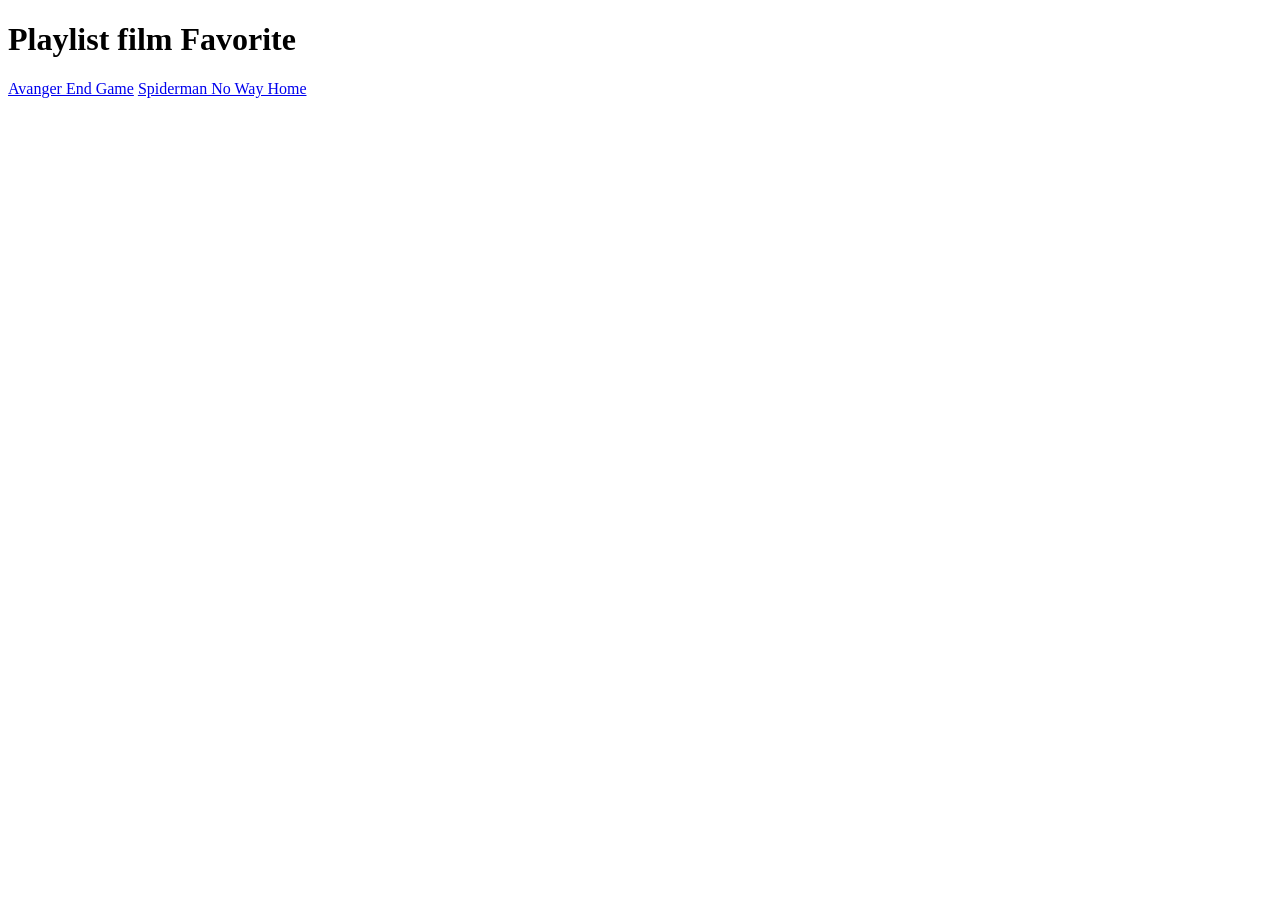
==== profil.html @ d46c1d87 "Create profil.html" ====
<!DOCTYPE html>
<!--
  KERANGKA AWAL — Halaman Profil Saya
  PABW 2026/2027 · Pertemuan 3

  Cara pakai:
  1. Salin berkas ini, ganti nama menjadi profil.html
  2. Ganti setiap tulisan TODO dengan isi milik Anda SENDIRI
  3. Simpan, lalu buka di peramban (F5 untuk memuat ulang)
  4. Kerjakan berurutan mengikuti Lembar B, C, D, dan E pada worksheet

  Jangan menghapus komentar TODO sebelum bagian itu Anda kerjakan —
  komentar itu adalah daftar periksa Anda sendiri.
-->
<html>

<head>
     <title>Daftar Film</title>
     <meta charset="UTF-8">
     <meta name="viewport" content="width=device-width, initial-scale=1.0">
</head>

<body>

     <!-- TODO C.1: buat <header> di sini.
       Isinya: satu <h1> berisi judul halaman Anda.
       Di dalamnya juga ada <nav> berisi 3 tautan ke bagian halaman. -->
     <h1>Playlist film Favorite</h1>     
     <nav>
          <a href="daftar.html">Avanger End Game</a>
          <a href="daftar.html">Spiderman No Way Home</a>
     </nav>
     

     <!-- TODO C.2: buat <main> di sini sebagai pembungkus semua bagian isi.
       Di dalamnya ada 2 <section>, masing-masing punya <h2> sendiri. -->
     <main>
          
     </main>

     <!-- TODO D.1: di dalam section pertama, buat tabel data Anda.
         Wajib ada: <caption>, <thead>, <th scope="col">, dan minimal 3 baris data. -->

     <!-- TODO E.1: di dalam section kedua, buat form Anda.
         Wajib ada: minimal 3 kolom, setiap kolom punya <label for> yang
         cocok dengan id input-nya, dan satu atribut validasi. -->

     <!-- TODO C.3: buat <footer> di sini.
       Isinya: nama Anda, NIM Anda, dan tahun. -->

</body>

</html>
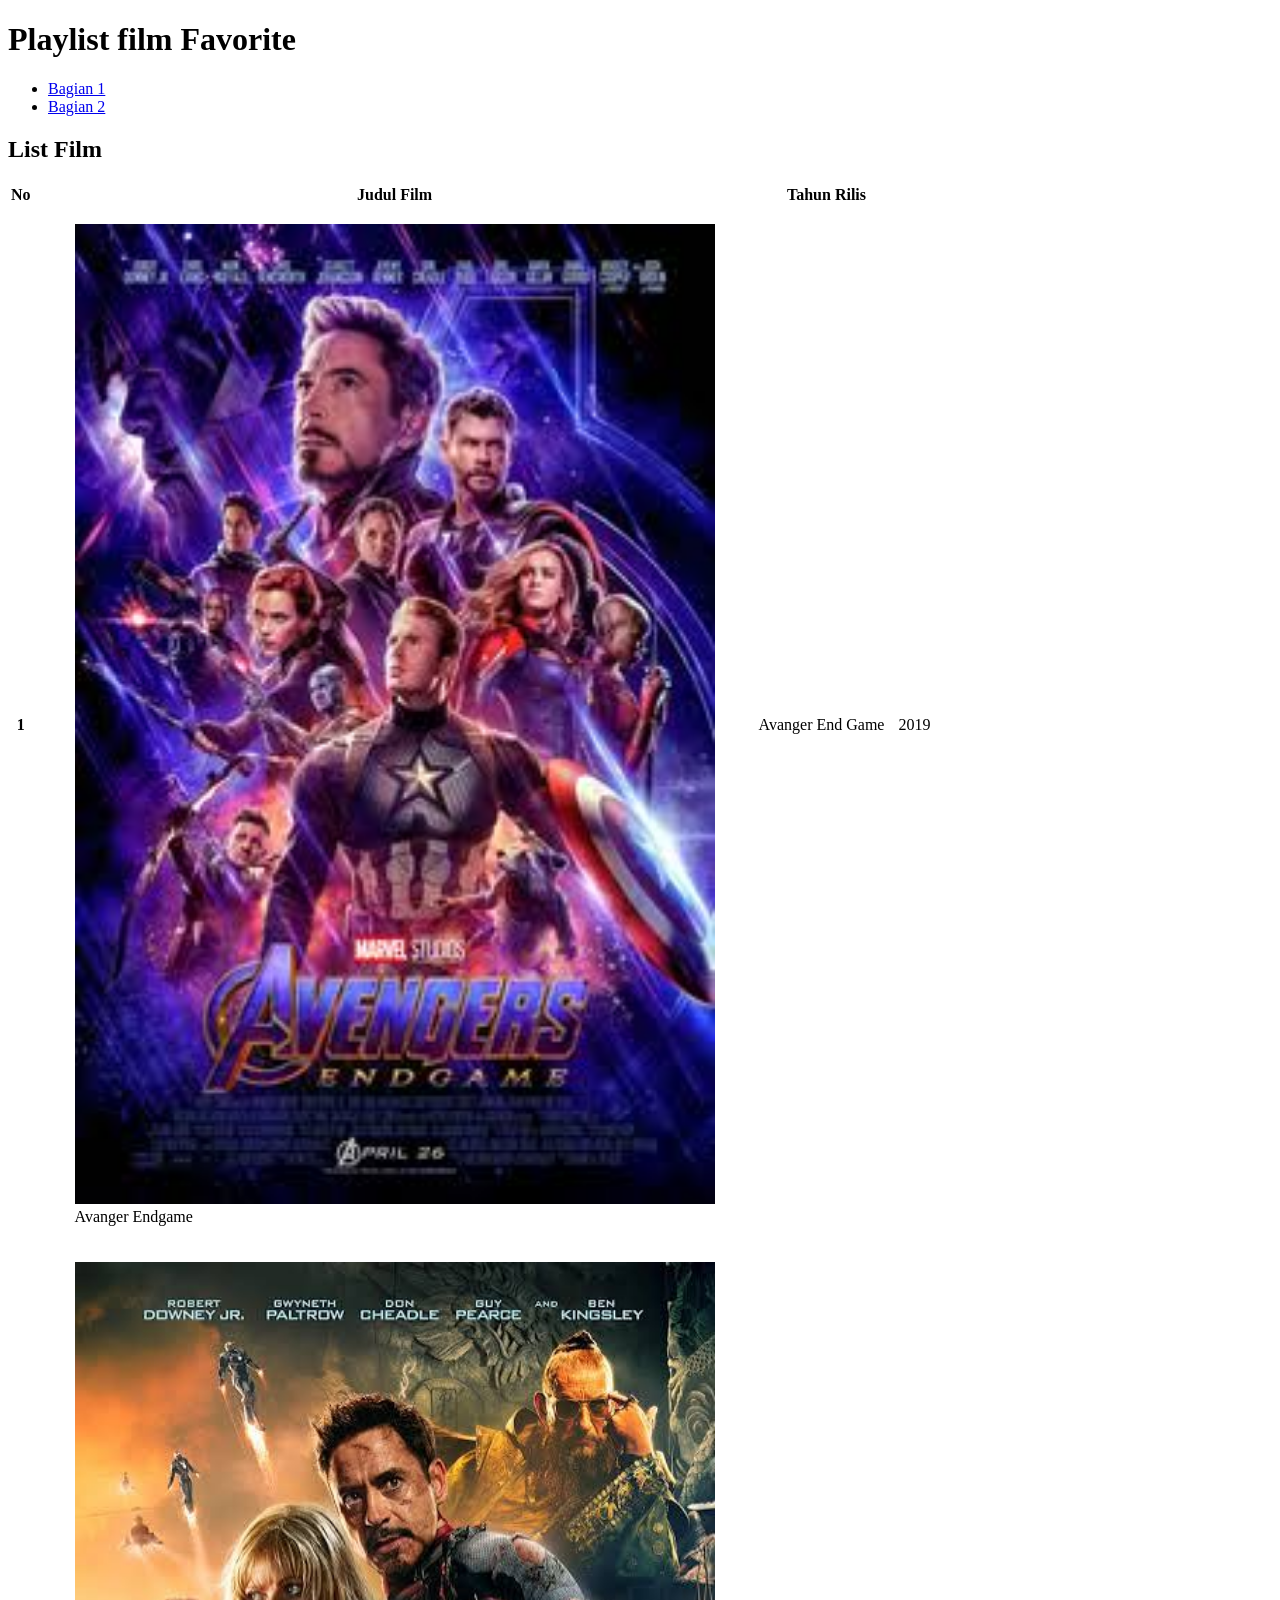
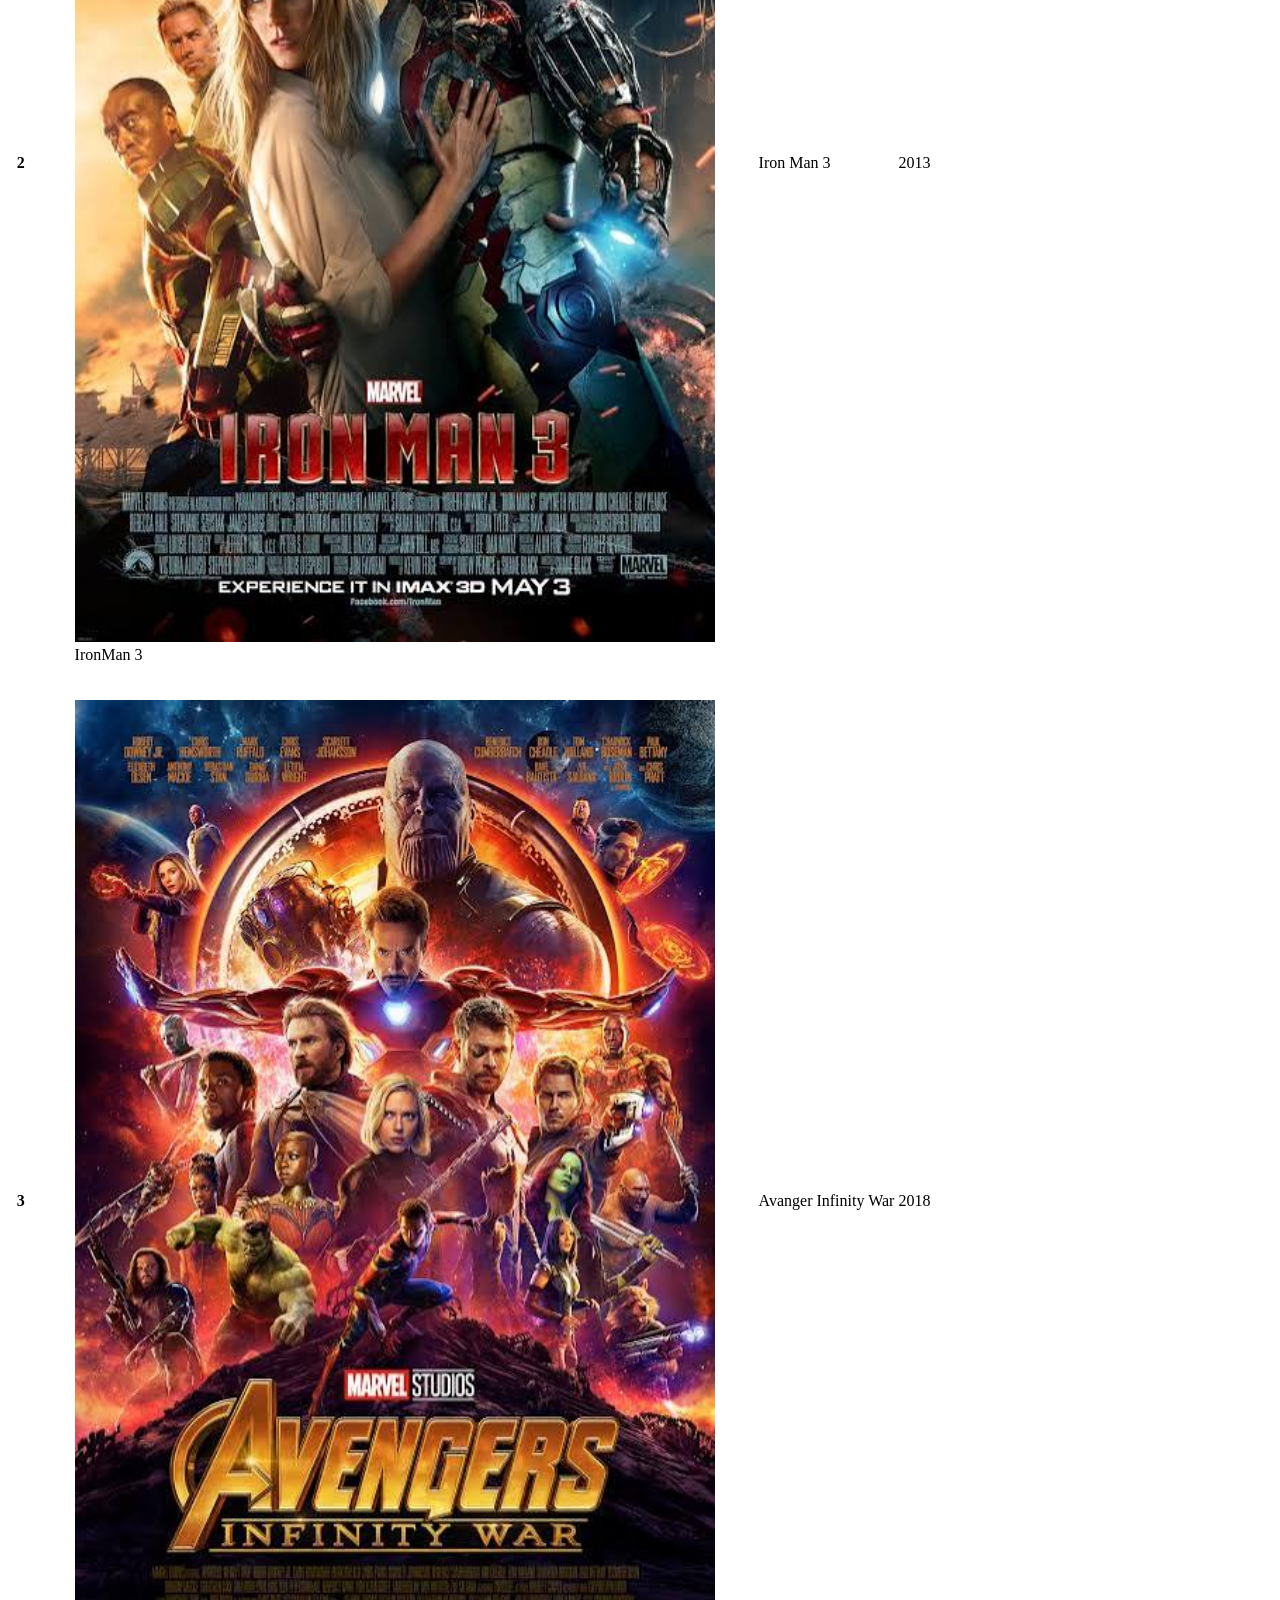
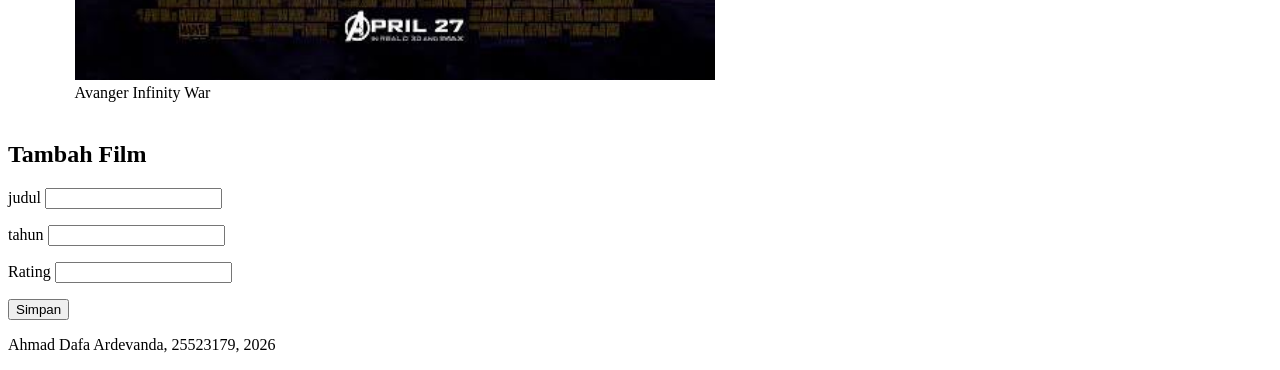
==== commit 946812a6: "Add files via upload" ====
--- a/profil.html
+++ b/profil.html
@@ -15,37 +15,118 @@
 <html>
 
 <head>
-     <title>Daftar Film</title>
-     <meta charset="UTF-8">
-     <meta name="viewport" content="width=device-width, initial-scale=1.0">
+  <title>Daftar Film</title>
+  <meta charset="UTF-8">
+  <meta name="viewport" content="width=device-width, initial-scale=1.0">
 </head>
 
 <body>
 
-     <!-- TODO C.1: buat <header> di sini.
+  <!-- TODO C.1: buat <header> di sini.
        Isinya: satu <h1> berisi judul halaman Anda.
        Di dalamnya juga ada <nav> berisi 3 tautan ke bagian halaman. -->
-     <h1>Playlist film Favorite</h1>     
-     <nav>
-          <a href="daftar.html">Avanger End Game</a>
-          <a href="daftar.html">Spiderman No Way Home</a>
-     </nav>
-     
+  <header>
 
-     <!-- TODO C.2: buat <main> di sini sebagai pembungkus semua bagian isi.
+    <h1>Playlist film Favorite</h1>
+    <nav>
+      <ul>
+        <li><a href="#bagian1">Bagian 1</a></li>
+        <li><a href="#bagian2">Bagian 2</a></li>
+      </ul>
+    </nav>
+  </header>
+
+
+  <!-- TODO C.2: buat <main> di sini sebagai pembungkus semua bagian isi.
        Di dalamnya ada 2 <section>, masing-masing punya <h2> sendiri. -->
-     <main>
-          
-     </main>
+  <main>
+    <section id="bagian1">
+      <h2>List Film</h2>
+      <table>
+        <caption> </caption>
+        <thead>
+          <tr>
+            <th scope="col">No</th>
+            <th scope="col">Judul Film</th>
+            <th scope="col">Tahun Rilis</th>
+          </tr>
+        </thead>
+        <tbody>
+          <tr>
+            <th scope="row">1</th>
+            <td>
+              <figure>
+                <img src="avanger.jpg" alt="___jelaskan isi gambar dalam satu kalimat___" width="640" height="980"
+                  loading="lazy">
+                <figcaption>Avanger Endgame</figcaption>
+              </figure>
+            </td>
+            <td>Avanger End Game</td>
+            <td>2019</td>
+          </tr>
+          <tr>
+            <th scope="row">2</th>
+            <td>
+              <figure>
+                <img src="ironman3.jpg" alt="___jelaskan isi gambar dalam satu kalimat___" width="640" height="980"
+                  loading="lazy">
+                <figcaption>IronMan 3</figcaption>
+              </figure>
+            </td>
+            <td>Iron Man 3</td>
+            <td>2013</td>
+          </tr>
+          <tr>
+            <th scope="row">3</th>
+            <td>
+              <figure>
+                <img src="infinity.jpg" alt="___jelaskan isi gambar dalam satu kalimat___" width="640" height="980" loading="lazy">
+                <figcaption>Avanger Infinity War</figcaption>
+              </figure>
+            </td>
+            <td>Avanger Infinity War</td>
+            <td>2018</td>
+          </tr>
+        </tbody>
+      </table>
+    </section>
 
-     <!-- TODO D.1: di dalam section pertama, buat tabel data Anda.
+    <section id="bagian2">
+      <h2>Tambah Film</h2>
+
+      <form action="/simpan" method="post">
+        <p>
+          <label for="nama-kolom">judul</label>
+          <input type="text" id="nama-kolom" name="nama-kolom" required>
+        </p>
+        <!-- tambahkan minimal dua kolom lagi -->
+         <p>
+          <label for="nama-kolom2">tahun</label>
+          <input type="text" id="nama-kolom2" name="nama-kolom2" required>
+         </p>
+         <p>
+          <label for="nama-kolom3">Rating</label>
+          <input type="text" id="nama-kolom3" name="nama-kolom3" required>
+         </p>
+        <button type="submit">Simpan</button>
+      </form>
+    </section>
+
+    <footer>
+      <p>Ahmad Dafa Ardevanda, 25523179, 2026</p>
+    </footer>
+
+  </main>
+
+  <!-- TODO D.1: di dalam section pertama, buat tabel data Anda.
          Wajib ada: <caption>, <thead>, <th scope="col">, dan minimal 3 baris data. -->
 
-     <!-- TODO E.1: di dalam section kedua, buat form Anda.
+
+  <!-- TODO E.1: di dalam section kedua, buat form Anda.
          Wajib ada: minimal 3 kolom, setiap kolom punya <label for> yang
          cocok dengan id input-nya, dan satu atribut validasi. -->
 
-     <!-- TODO C.3: buat <footer> di sini.
+  <!-- TODO C.3: buat <footer> di sini.
        Isinya: nama Anda, NIM Anda, dan tahun. -->
 
 </body>
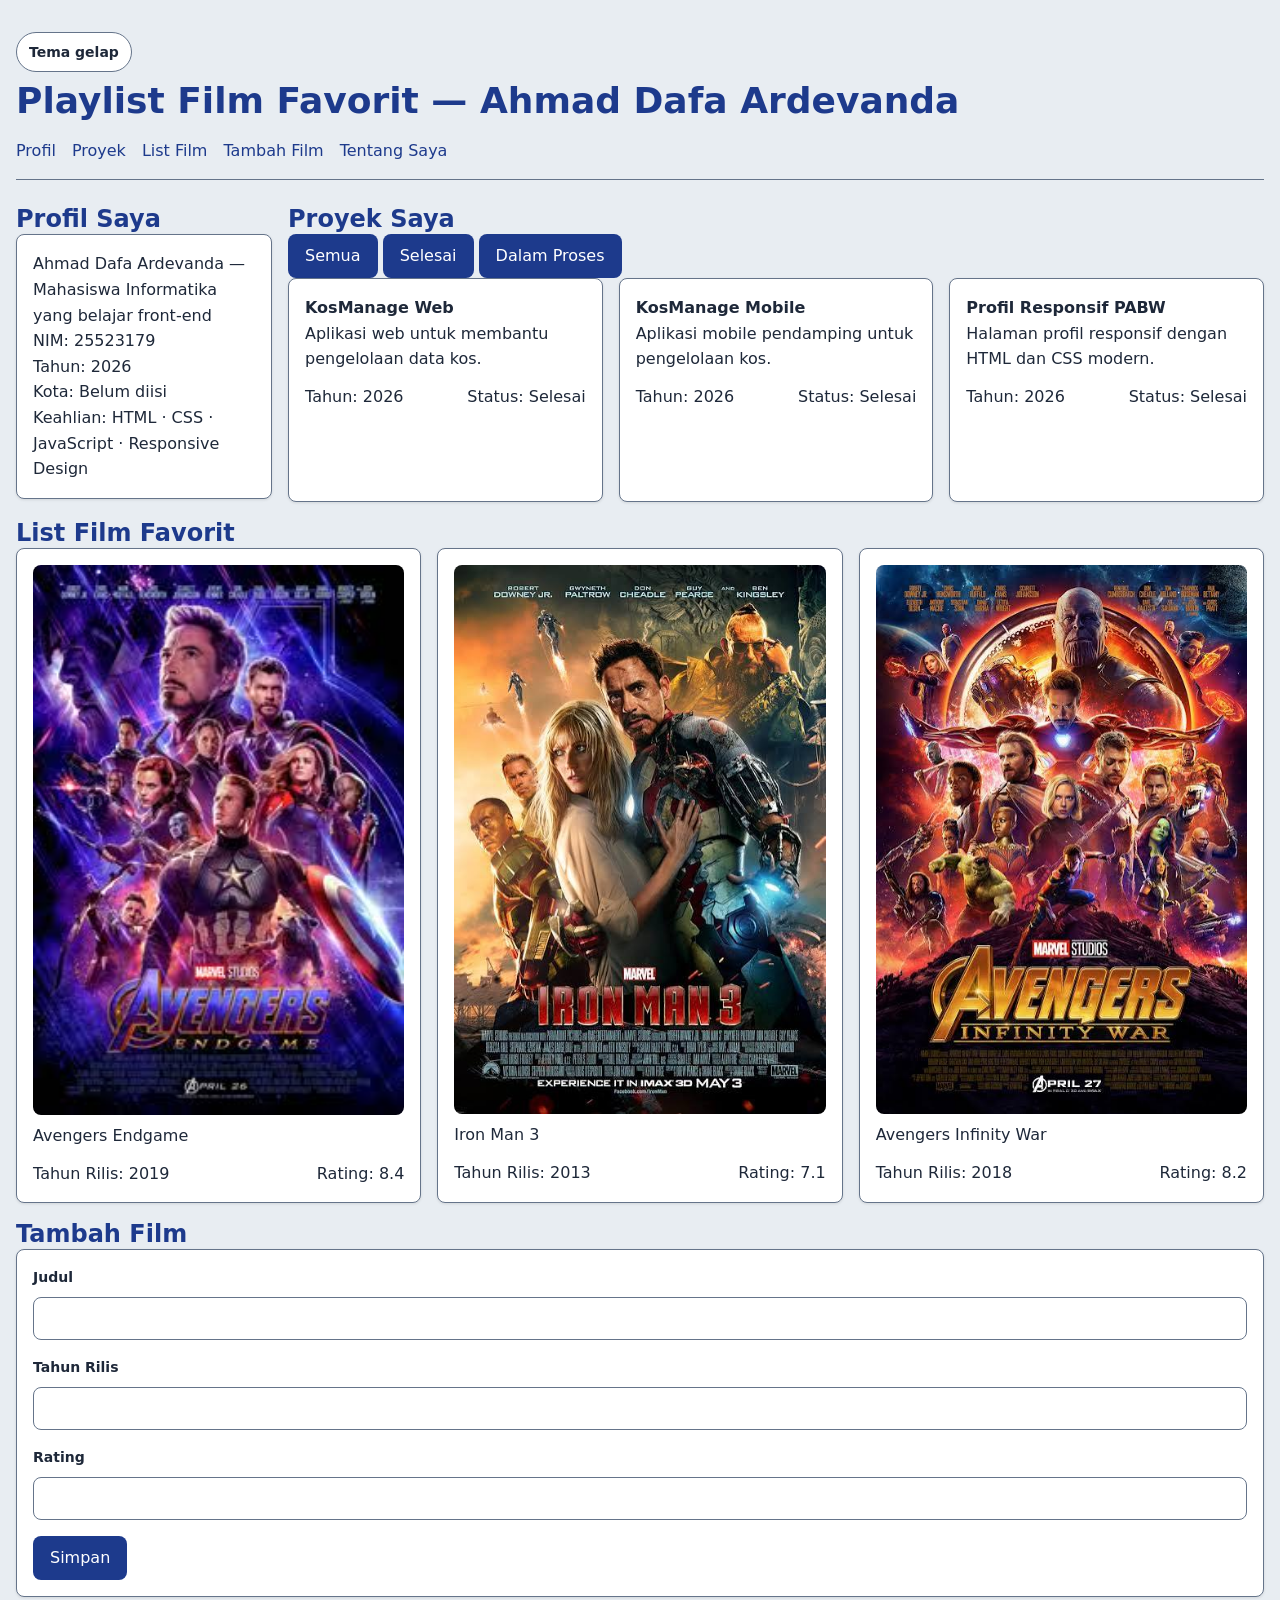
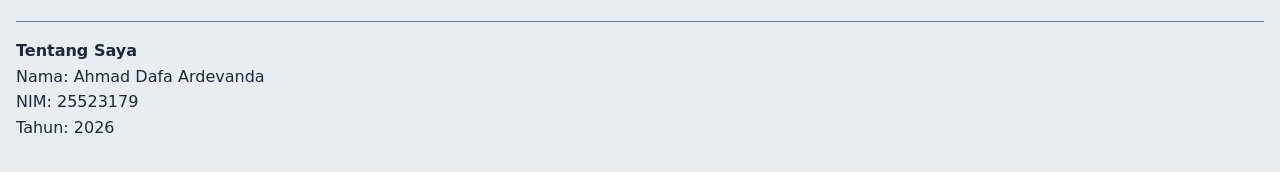
==== commit 19947e6c: "P9 - pilih elemennya dulu" ====
--- a/profil.html
+++ b/profil.html
@@ -1,134 +1,107 @@
 <!DOCTYPE html>
-<!--
-  KERANGKA AWAL — Halaman Profil Saya
-  PABW 2026/2027 · Pertemuan 3
-
-  Cara pakai:
-  1. Salin berkas ini, ganti nama menjadi profil.html
-  2. Ganti setiap tulisan TODO dengan isi milik Anda SENDIRI
-  3. Simpan, lalu buka di peramban (F5 untuk memuat ulang)
-  4. Kerjakan berurutan mengikuti Lembar B, C, D, dan E pada worksheet
-
-  Jangan menghapus komentar TODO sebelum bagian itu Anda kerjakan —
-  komentar itu adalah daftar periksa Anda sendiri.
--->
-<html>
-
+<html lang="id">
 <head>
-  <title>Daftar Film</title>
+  <title id="judul-halaman"></title>
   <meta charset="UTF-8">
   <meta name="viewport" content="width=device-width, initial-scale=1.0">
+  <link rel="stylesheet" href="./css/tokens.css">
+  <link rel="stylesheet" href="./css/base.css">
+  <link rel="stylesheet" href="./css/layout.css">
+  <link rel="stylesheet" href="./css/komponen.css">
+  <link rel="stylesheet" href="./css/tema.css">
+  <link rel="stylesheet" href="./css/responsif.css">
 </head>
+<body>
+  <div class="page">
+    <header>
+      <input type="checkbox" id="tema" class="pengalih-tema">
+      <label for="tema" class="tombol-tema">Tema gelap</label>
 
-<body>
+      <div class="header-baris">
+        <h1 id="judul-halaman-tampilan"></h1>
+        <nav class="navbar" aria-label="Navigasi halaman">
+          <ul>
+            <li><a href="#profil">Profil</a></li>
+            <li><a href="#list-proyek">Proyek</a></li>
+            <li><a href="#list-film">List Film</a></li>
+            <li><a href="#tambah-film">Tambah Film</a></li>
+            <li><a href="#footer">Tentang Saya</a></li>
+          </ul>
+        </nav>
+      </div>
+    </header>
 
-  <!-- TODO C.1: buat <header> di sini.
-       Isinya: satu <h1> berisi judul halaman Anda.
-       Di dalamnya juga ada <nav> berisi 3 tautan ke bagian halaman. -->
-  <header>
+    <main class="isi content">
+      <section id="profil">
+        <h2>Profil Saya</h2>
+        <div class="kartu">
+          <div class="kartu__isi">
+            <p id="profil-perkenalan"></p>
+            <p id="profil-nim"></p>
+            <p id="profil-tahun"></p>
+            <p id="profil-lokasi"></p>
+            <p id="profil-keahlian"></p>
+          </div>
+        </div>
+      </section>
 
-    <h1>Playlist film Favorite</h1>
-    <nav>
-      <ul>
-        <li><a href="#bagian1">Bagian 1</a></li>
-        <li><a href="#bagian2">Bagian 2</a></li>
-      </ul>
-    </nav>
-  </header>
+      <section id="list-proyek">
+        <h2>Proyek Saya</h2>
+        <div class="baris-filter" id="filter" aria-label="Filter proyek">
+          <button type="button" data-filter="semua">Semua</button>
+          <button type="button" data-filter="selesai">Selesai</button>
+          <button type="button" data-filter="proses">Dalam Proses</button>
+        </div>
+        <p id="pesan-kosong" hidden>Tidak ada proyek yang sesuai dengan filter.</p>
+        <div class="galeri grid" id="daftar-proyek"></div>
+      </section>
 
+      <section id="list-film">
+        <h2>List Film Favorit</h2>
+        <div class="galeri grid" id="daftar-film"></div>
+      </section>
 
-  <!-- TODO C.2: buat <main> di sini sebagai pembungkus semua bagian isi.
-       Di dalamnya ada 2 <section>, masing-masing punya <h2> sendiri. -->
-  <main>
-    <section id="bagian1">
-      <h2>List Film</h2>
-      <table>
-        <caption> </caption>
-        <thead>
-          <tr>
-            <th scope="col">No</th>
-            <th scope="col">Judul Film</th>
-            <th scope="col">Tahun Rilis</th>
-          </tr>
-        </thead>
-        <tbody>
-          <tr>
-            <th scope="row">1</th>
-            <td>
-              <figure>
-                <img src="avanger.jpg" alt="___jelaskan isi gambar dalam satu kalimat___" width="640" height="980"
-                  loading="lazy">
-                <figcaption>Avanger Endgame</figcaption>
-              </figure>
-            </td>
-            <td>Avanger End Game</td>
-            <td>2019</td>
-          </tr>
-          <tr>
-            <th scope="row">2</th>
-            <td>
-              <figure>
-                <img src="ironman3.jpg" alt="___jelaskan isi gambar dalam satu kalimat___" width="640" height="980"
-                  loading="lazy">
-                <figcaption>IronMan 3</figcaption>
-              </figure>
-            </td>
-            <td>Iron Man 3</td>
-            <td>2013</td>
-          </tr>
-          <tr>
-            <th scope="row">3</th>
-            <td>
-              <figure>
-                <img src="infinity.jpg" alt="___jelaskan isi gambar dalam satu kalimat___" width="640" height="980" loading="lazy">
-                <figcaption>Avanger Infinity War</figcaption>
-              </figure>
-            </td>
-            <td>Avanger Infinity War</td>
-            <td>2018</td>
-          </tr>
-        </tbody>
-      </table>
-    </section>
+      <section id="tambah-film">
+        <h2>Tambah Film</h2>
+        <div class="katalog">
+          <div class="kartu">
+            <div class="kartu__isi">
+              <form id="form-film" action="/simpan" method="post">
+                <div class="form-kolom">
+                  <label for="judul-kolom">Judul</label>
+                  <input type="text" id="judul-kolom" name="judul-kolom" required>
+                  <span class="pesan-galat">Judul film wajib diisi.</span>
+                </div>
 
-    <section id="bagian2">
-      <h2>Tambah Film</h2>
+                <div class="form-kolom">
+                  <label for="tahun-kolom">Tahun Rilis</label>
+                  <input type="number" id="tahun-kolom" name="tahun-kolom" min="1888" max="2026" required>
+                  <span class="pesan-galat">Masukkan tahun rilis yang valid.</span>
+                </div>
 
-      <form action="/simpan" method="post">
-        <p>
-          <label for="nama-kolom">judul</label>
-          <input type="text" id="nama-kolom" name="nama-kolom" required>
-        </p>
-        <!-- tambahkan minimal dua kolom lagi -->
-         <p>
-          <label for="nama-kolom2">tahun</label>
-          <input type="text" id="nama-kolom2" name="nama-kolom2" required>
-         </p>
-         <p>
-          <label for="nama-kolom3">Rating</label>
-          <input type="text" id="nama-kolom3" name="nama-kolom3" required>
-         </p>
-        <button type="submit">Simpan</button>
-      </form>
-    </section>
+                <div class="form-kolom">
+                  <label for="rating-kolom">Rating</label>
+                  <input type="number" id="rating-kolom" name="rating-kolom" min="0" max="10" step="0.1" required>
+                  <span class="pesan-galat">Rating harus berada antara 0 sampai 10.</span>
+                </div>
 
-    <footer>
-      <p>Ahmad Dafa Ardevanda, 25523179, 2026</p>
+                <button type="submit">Simpan</button>
+              </form>
+            </div>
+          </div>
+        </div>
+      </section>
+    </main>
+
+    <footer id="footer">
+      <h3>Tentang Saya</h3>
+      <p>Nama: <span id="footer-nama"></span></p>
+      <p>NIM: <span id="footer-nim"></span></p>
+      <p>Tahun: <span id="footer-tahun"></span></p>
     </footer>
+  </div>
 
-  </main>
-
-  <!-- TODO D.1: di dalam section pertama, buat tabel data Anda.
-         Wajib ada: <caption>, <thead>, <th scope="col">, dan minimal 3 baris data. -->
-
-
-  <!-- TODO E.1: di dalam section kedua, buat form Anda.
-         Wajib ada: minimal 3 kolom, setiap kolom punya <label for> yang
-         cocok dengan id input-nya, dan satu atribut validasi. -->
-
-  <!-- TODO C.3: buat <footer> di sini.
-       Isinya: nama Anda, NIM Anda, dan tahun. -->
-
+  <script type="module" src="./js/app.js"></script>
+  <script type="module" src="./js/dom.js"></script>
 </body>
-
-</html>+</html>
--- a/css/tokens.css
+++ b/css/tokens.css
@@ -0,0 +1,44 @@
+/* LAPIS 1 — primitif: nilai mentah, tidak menyebut peran apa pun */
+:root {
+  --blue-700: #1D3A8C;
+  --blue-500: #2563EB;
+  --gray-50: #e8edf2;
+  --gray-100: #E2E8F0;
+  --gray-500: #65748a;
+  --gray-800: #1e2839;
+  --gray-900: #0F172A;
+  --white: #FFFFFF;
+  --red-300: #FCA5A5;
+  --red-700: #b01a1a;
+  --amber-400: #FBBF24;
+
+  --space-1: 0.25rem;
+  --space-2: 0.5rem;
+  --space-3: 0.75rem;
+  --space-4: 1rem;
+  --space-6: 1.5rem;
+
+  --radius-md: 0.5rem;
+  --radius-full: 999px;
+  --shadow-1: 0 1px 3px rgba(0, 0, 0, .10);
+
+  --text-sm: 0.875rem;
+  --text-md: 1rem;
+  --text-xl: 1.5rem;
+  --text-3xl: 2.25rem;
+}
+
+/* LAPIS 2 — semantik: peran. Isinya mengacu ke lapis 1. */
+:root {
+  --color-bg: var(--gray-50);
+  --color-fg: var(--gray-800);
+  --color-surface: var(--white);
+  --color-border: var(--gray-500);
+  --color-primary: var(--blue-700);
+  --color-on-primary: var(--white);
+  --color-danger: var(--red-700);
+  --color-focus: var(--blue-700);
+
+  --card-pad: var(--space-4);
+  --section-gap: var(--space-6);
+}
--- a/css/base.css
+++ b/css/base.css
@@ -0,0 +1,28 @@
+*, *::before, *::after {
+  box-sizing: border-box;      /* width sudah mencakup padding + border */
+}
+ 
+* { margin: 0; }               /* hapus jarak bawaan; atur sendiri memakai gap */
+ 
+img { max-width: 100%; height: auto; display: block; }
+
+html {
+  font-size: 100%;            /* ikuti pengaturan pengguna, jangan dipatok */
+}
+ 
+body {
+  font-family: system-ui, "Segoe UI", Roboto, sans-serif;
+  font-size: var(--text-md);
+  line-height: 1.6;           /* 1.5-1.7 nyaman untuk teks isi */
+  color: var(--color-fg);
+  background: var(--color-bg);
+  padding: var(--space-4);
+}
+ 
+h1 { font-size: var(--text-3xl); line-height: 1.15; }
+h2 { font-size: var(--text-xl);  line-height: 1.25; }
+h3 { font-size: var(--text-md); }
+ 
+/* Batasi panjang baris supaya mata mudah berpindah baris */
+main p { max-width: 60ch; }
+
--- a/css/layout.css
+++ b/css/layout.css
@@ -0,0 +1,69 @@
+header {
+  padding-block: var(--space-4);
+  border-bottom: 1px solid var(--color-border);
+}
+
+.header-baris {
+  display: flex;
+  align-items: center;
+  justify-content: space-between;
+  gap: var(--space-4);
+  flex-wrap: wrap;
+}
+
+.navbar {
+  display: flex;
+  align-items: center;
+  gap: var(--space-4);
+}
+
+.navbar ul {
+  display: flex;
+  align-items: center;
+  gap: var(--space-4);
+  list-style: none;
+  padding: 0;
+  flex-wrap: wrap;
+}
+
+.navbar a {
+  color: var(--color-primary);
+  text-decoration: none;
+}
+
+.navbar a:hover {
+  text-decoration: underline;
+}
+
+.page {
+  display: grid;
+  grid-template-rows: auto 1fr auto;
+  min-height: 100dvh;
+}
+
+.isi {
+  display: grid;
+  grid-template-columns: 16rem 1fr;
+  gap: var(--space-6);
+  padding-block: var(--space-6);
+  min-width: 0;
+}
+
+.isi > section {
+  min-width: 0;
+}
+
+#list-film {
+  grid-column: span 2;
+}
+
+#tambah-film {
+  grid-column: span 2;
+}
+
+footer {
+  padding-block: var(--space-4);
+  border-top: 1px solid var(--color-border);
+  color: var(--color-fg);
+  font-size: var(--text-sm);
+}
--- a/css/komponen.css
+++ b/css/komponen.css
@@ -0,0 +1,138 @@
+h1,
+h2 {
+  color: var(--color-primary);
+}
+
+.galeri {
+  display: grid;
+  grid-template-columns: repeat(auto-fit, minmax(16rem, 1fr));
+  gap: var(--space-4);
+  min-width: 0;
+}
+
+.katalog {
+  display: grid;
+  gap: var(--space-4);
+  min-width: 0;
+}
+
+.kartu {
+  display: flex;
+  flex-direction: column;
+  gap: var(--space-3);
+  min-width: 0;
+  background: var(--color-surface);
+  border: 1px solid var(--color-border);
+  border-radius: var(--radius-md);
+  box-shadow: var(--shadow-1);
+  padding: var(--card-pad);
+}
+
+.kartu__isi {
+  min-width: 0;
+}
+
+.galeri .kartu {
+  display: grid;
+  align-content: start;
+  min-height: 14rem;
+}
+
+.kartu figure {
+  display: flex;
+  flex-direction: column;
+  gap: var(--space-2);
+  min-width: 0;
+}
+
+.kartu img {
+  width: 100%;
+  height: auto;
+  border-radius: var(--radius-md);
+}
+
+.kartu__judul {
+  overflow-wrap: anywhere;
+}
+
+.kartu__kaki {
+  display: flex;
+  align-items: center;
+  justify-content: space-between;
+  gap: var(--space-2);
+  flex-wrap: wrap;
+  min-width: 0;
+}
+
+.kartu__kaki p {
+  max-width: none;
+  overflow-wrap: anywhere;
+}
+
+form {
+  display: flex;
+  flex-direction: column;
+  gap: var(--space-4);
+  min-width: 0;
+}
+
+.form-kolom {
+  display: flex;
+  flex-direction: column;
+  gap: var(--space-2);
+  min-width: 0;
+}
+
+label {
+  font-size: var(--text-sm);
+  font-weight: 600;
+}
+
+input,
+select,
+textarea {
+  width: 100%;
+  min-width: 0;
+  font: inherit;
+  padding: var(--space-2) var(--space-3);
+  border: 1px solid var(--color-border);
+  border-radius: var(--radius-md);
+  background: var(--color-surface);
+  color: var(--color-fg);
+}
+
+button {
+  align-self: flex-start;
+  font: inherit;
+  padding: var(--space-2) var(--space-4);
+  border: 1px solid transparent;
+  border-radius: var(--radius-md);
+  background: var(--color-primary);
+  color: var(--color-on-primary);
+  cursor: pointer;
+}
+
+button:hover {
+  text-decoration: underline;
+}
+
+:focus-visible {
+  outline: 2px solid var(--color-focus);
+  outline-offset: 2px;
+}
+
+input:user-invalid {
+  border-color: var(--color-danger);
+  border-width: 2px;
+}
+
+.pesan-galat {
+  display: none;
+  color: var(--color-danger);
+  font-size: var(--text-sm);
+  overflow-wrap: anywhere;
+}
+
+.form-kolom:has(input:user-invalid) .pesan-galat {
+  display: block;
+}
--- a/css/tema.css
+++ b/css/tema.css
@@ -0,0 +1,41 @@
+/* Ikut pengaturan sistem: lapis semantik saja yang diganti */
+@media (prefers-color-scheme: dark) {
+  :root {
+    --color-bg: #0F172A;
+    --color-fg: #E2E8F0;
+    --color-surface: #1E293B;
+    --color-border: #64748B;
+    --color-primary: #3B82F6;
+    --color-on-primary: #0F172A;
+    --color-danger: #FF8A8A;
+    --color-focus: #FFC000;
+    --shadow-1: 0 1px 3px rgba(0, 0, 0, .45);
+  }
+}
+
+.pengalih-tema { position: absolute; opacity: 0; pointer-events: none; }
+
+
+/* Pilihan manual HARUS berada setelah blok media query,
+   supaya menang saat keduanya menyala bersamaan. */
+:root:has(#tema:checked) {
+  --color-bg: #0F172A;
+  --color-fg: #E2E8F0;
+  --color-surface: #1E293B;
+  --color-border: #64748B;
+  --color-primary: #3B82F6;
+  --color-on-primary: #0F172A;
+  --color-danger: #FF8A8A;
+  --color-focus: #FFC000;
+}
+
+.tombol-tema {
+  display: inline-block;
+  margin-bottom: var(--space-2);
+  padding: var(--space-2) var(--space-3);
+  border: 1px solid var(--color-border);
+  border-radius: var(--radius-full);
+  color: var(--color-fg);
+  background: var(--color-surface);
+  cursor: pointer;
+}
--- a/css/responsif.css
+++ b/css/responsif.css
@@ -0,0 +1,31 @@
+.content {
+  display: grid;
+  grid-template-columns: 1fr;
+  gap: var(--space-4);
+}
+
+.grid {
+  display: grid;
+  grid-template-columns: 1fr;
+  gap: var(--space-4);
+}
+
+/* tablet: galeri dua kolom */
+@media (min-width: 48rem) {
+  .grid { grid-template-columns: repeat(2, 1fr); }
+}
+
+/* desktop: sidebar bersanding dengan konten */
+@media (min-width: 60rem) {
+  .content { grid-template-columns: 16rem 1fr; }
+  .grid { grid-template-columns: repeat(3, 1fr); }
+}
+
+/* gambar tidak melebihi wadahnya */
+img { max-width: 100%; height: auto; }
+
+/* tabel lebar dapat digulir sendiri */
+.table-wrap { overflow-x: auto; }
+
+/* teks mengikuti ukuran huruf pengguna */
+p { font-size: 1rem; line-height: 1.6; }
